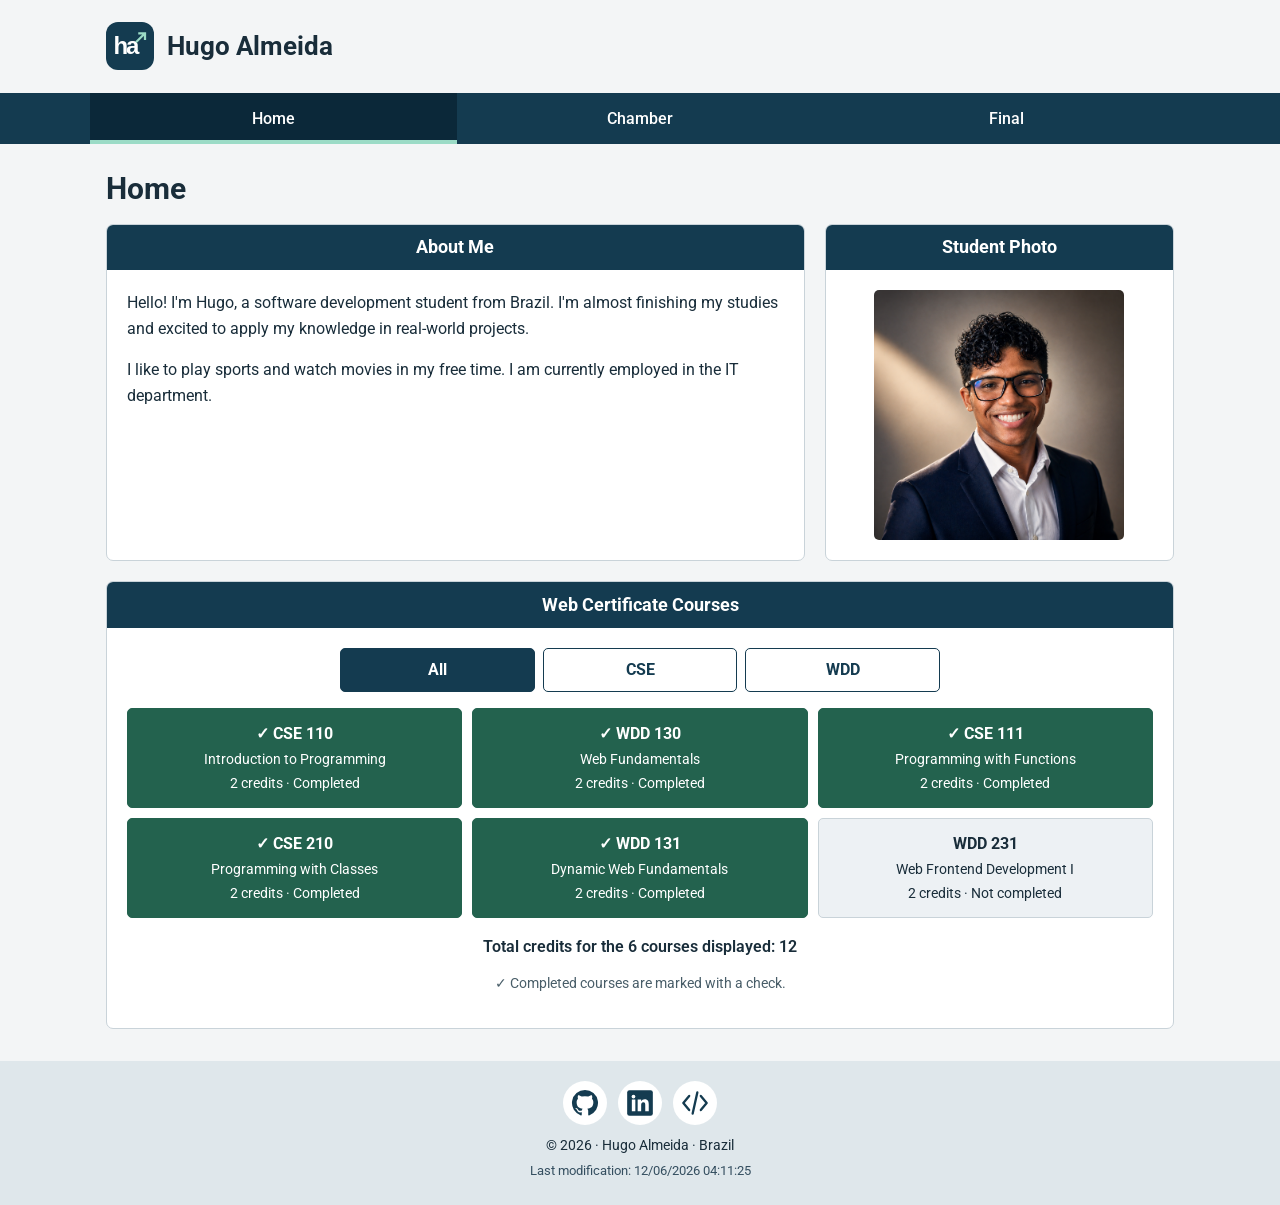
==== index.html @ 34bfb2d8 "W01 - Profile implemented" ====
<!DOCTYPE html>
<html lang="en">
<head>
  <meta charset="UTF-8">
  <meta name="viewport" content="width=device-width, initial-scale=1.0">
  <title>Hugo Almeida | WDD 231 Home</title>
  <meta name="description" content="Hugo Almeida's WDD 231 home page: an introduction, web development projects, and Web and Computer Programming certificate courses.">
  <meta name="author" content="Hugo Almeida">
  <link rel="icon" href="images/favicon.svg" type="image/svg+xml">
  <link rel="preconnect" href="https://fonts.googleapis.com">
  <link rel="preconnect" href="https://fonts.gstatic.com" crossorigin>
  <link href="https://fonts.googleapis.com/css2?family=Roboto:wght@400;500;600;700&display=swap" rel="stylesheet">
  <link rel="stylesheet" href="styles/small.css">
  <link rel="stylesheet" href="styles/larger.css">
  <script src="scripts/navigation.js" defer></script>
  <script src="scripts/date.js" defer></script>
  <script src="scripts/course.js" defer></script>
</head>
<body>
  <a class="skip-link" href="#main">Skip to main content</a>
  <header class="site-header">
    <a class="brand" href="index.html" aria-label="Hugo Almeida home">
      <img src="images/favicon.svg" alt="" width="48" height="48">
      <span>Hugo Almeida</span>
    </a>
    <button class="menu-toggle" type="button" aria-controls="primary-navigation" aria-expanded="false" aria-label="Open navigation">
      <span class="menu-icon" aria-hidden="true">☰</span>
    </button>
  </header>
  <nav id="primary-navigation" class="navigation" aria-label="Main navigation">
    <div class="nav-links">
      <a href="index.html" aria-current="page">Home</a>
      <a href="#">Chamber</a>
      <a href="#">Final</a>
    </div>
  </nav>
  <main id="main">
    <h1>Home</h1>
    <div class="intro-grid">
      <section class="panel about">
        <h2>About Me</h2>
        <div class="panel-body">
          <p>Hello! I'm Hugo, a software development student from Brazil. I'm almost finishing my studies and excited to apply my knowledge in real-world projects.</p>
          <p>I like to play sports and watch movies in my free time. I am currently employed in the IT department.</p>
        </div>
      </section>
      <section class="panel photo-panel">
        <h2>Student Photo</h2>
        <div class="panel-body">
          <!-- Replace this illustration with your own optimized photo (125 kB maximum), then update the alt text. -->
          <img class="student-photo" src="images/Hugo_profile.png" alt="Profile illustration; student photo to be added" width="320" height="320">
        </div>
      </section>
    </div>
    <section class="panel certificate">
      <h2>Web Certificate Courses</h2>
      <div class="panel-body">
        <div class="course-filters" role="group" aria-label="Filter certificate courses">
          <button type="button" data-filter="all" aria-pressed="true">All</button>
          <button type="button" data-filter="CSE" aria-pressed="false">CSE</button>
          <button type="button" data-filter="WDD" aria-pressed="false">WDD</button>
        </div>
        <div id="course-list" class="course-grid"></div>
        <p id="course-summary" class="course-summary" role="status" aria-live="polite" aria-atomic="true"></p>
        <p class="course-legend"><span aria-hidden="true">✓</span> Completed courses are marked with a check.</p>
        <noscript><p>Enable JavaScript to view and filter the certificate courses.</p></noscript>
      </div>
    </section>
  </main>
  <footer>
    <div class="social-links" aria-label="Social links">
      <a href="https://github.com/hugolalmeida/wdd231" aria-label="Hugo Almeida's GitHub repository"><img src="images/github.svg" alt="" width="28" height="28"></a>
      <!-- Replace this URL with your personal LinkedIn profile. -->
      <a href="https://www.linkedin.com/" aria-label="LinkedIn"><img src="images/linkedin.svg" alt="" width="28" height="28"></a>
      <a href="https://www.linkedin.com/in/hugollalmeida/" aria-label="freeCodeCamp"><img src="images/code.svg" alt="" width="28" height="28"></a>
    </div>
    <p>© <span id="currentyear"></span> · Hugo Almeida · Brazil</p>
    <p id="lastModified"></p>
  </footer>
</body>
</html>
---- styles/small.css ----
:root {
  --ink: #192d3a;
  --navy: #143b50;
  --accent: #23624e;
  --paper: #ffffff;
  --background: #f3f5f6;
  --border: #c9d3d9;
}

* { box-sizing: border-box; }
body { margin: 0; background: var(--background); color: var(--ink); font-family: "Roboto", sans-serif; line-height: 1.6; }
button, a { -webkit-tap-highlight-color: transparent; }
button { font: inherit; cursor: pointer; }
a { color: inherit; }
:focus-visible { outline: 3px solid #b15b00; outline-offset: 4px; }
.skip-link { position: absolute; left: 1rem; top: -5rem; z-index: 10; padding: .65rem 1rem; background: var(--paper); }
.skip-link:focus { top: .5rem; }
.site-header { max-width: 1100px; margin-inline: auto; padding: 1rem; display: flex; align-items: center; justify-content: space-between; gap: 1rem; }
.brand { display: flex; align-items: center; gap: .8rem; font-size: 1.3rem; font-weight: 700; text-decoration: none; }
.brand img { flex-shrink: 0; }
.menu-toggle { display: grid; place-items: center; flex-shrink: 0; width: 44px; height: 44px; border: 1px solid var(--border); border-radius: 5px; background: var(--paper); color: var(--navy); font-size: 1.7rem; line-height: 1; }
.navigation { background: var(--navy); }
.nav-links { max-width: 1100px; margin-inline: auto; }
.nav-links a { display: block; padding: .8rem 1.25rem; color: white; text-decoration: none; font-weight: 500; }
.nav-links a:hover { background: #28566e; }
.nav-links a[aria-current="page"] { background: #0b2839; box-shadow: inset 4px 0 #9bdbc6; }
/* Keep navigation available if JavaScript is disabled. */
.navigation.menu-ready:not(.is-open) { display: none; }
main { max-width: 1100px; padding: 1.25rem 1rem 2rem; margin-inline: auto; }
h1 { margin: 0 0 1rem; font-size: 1.9rem; line-height: 1.25; }
.intro-grid { display: grid; gap: 1.25rem; }
.panel { overflow: hidden; border: 1px solid var(--border); border-radius: 7px; background: var(--paper); }
h2 { margin: 0; padding: .6rem .9rem; background: var(--navy); color: white; text-align: center; font-size: 1.1rem; line-height: 1.5; }
.panel-body { padding: 1rem; }
.panel-body p:first-child { margin-top: 0; }
.panel-body p:last-child { margin-bottom: 0; }
.photo-panel .panel-body { display: grid; place-items: center; }
.student-photo { display: block; width: min(100%, 250px); height: auto; border-radius: 5px; }
.certificate { margin-top: 1.25rem; }
.course-filters { display: flex; gap: .5rem; margin-bottom: 1rem; }
.course-filters button { flex: 1; min-width: 0; min-height: 44px; border: 1px solid var(--navy); border-radius: 5px; background: white; color: var(--navy); font-weight: 700; }
.course-filters button:hover { background: #e5eef2; }
.course-filters button[aria-pressed="true"] { background: var(--navy); color: white; }
.course-grid { display: grid; gap: .65rem; }
.course-card { padding: .75rem; border: 1px solid var(--border); border-radius: 5px; background: #edf1f4; text-align: center; }
.course-card h3 { margin: 0; font-size: 1rem; }
.course-card p { margin: .15rem 0 0; font-size: .85rem; }
.course-card.completed { background: var(--accent); border-color: var(--accent); color: white; }
.course-summary { margin: 1rem 0 .3rem; text-align: center; font-weight: 600; }
.course-legend { text-align: center; font-size: .85rem; color: #485d68; }
footer { padding: 1.2rem 1rem; background: #dfe7eb; text-align: center; font-size: .9rem; }
footer p { margin: .25rem 0; }
.social-links { display: flex; align-items: center; justify-content: center; gap: .7rem; margin-bottom: .6rem; }
.social-links a { display: grid; place-items: center; width: 44px; height: 44px; border-radius: 50%; background: white; }
.social-links a:hover { background: #c3d7e2; }
#lastModified { color: #354f60; font-size: .8rem; }
---- styles/larger.css ----
@media (min-width: 640px) {
  .site-header { padding-block: 1.4rem; }
  .brand { font-size: 1.6rem; }
  .menu-toggle { display: none; }
  .navigation.menu-ready:not(.is-open) { display: block; }
  .nav-links { display: flex; }
  .nav-links a { flex: 1; text-align: center; }
  .nav-links a[aria-current="page"] { box-shadow: inset 0 -4px #9bdbc6; }
  main { padding-top: 1.6rem; }
  .intro-grid { grid-template-columns: 2fr 1fr; align-items: stretch; }
  .panel-body { padding: 1.25rem; }
  .course-grid { grid-template-columns: repeat(3, minmax(0, 1fr)); }
  .course-filters { max-width: 600px; margin-inline: auto; }
}
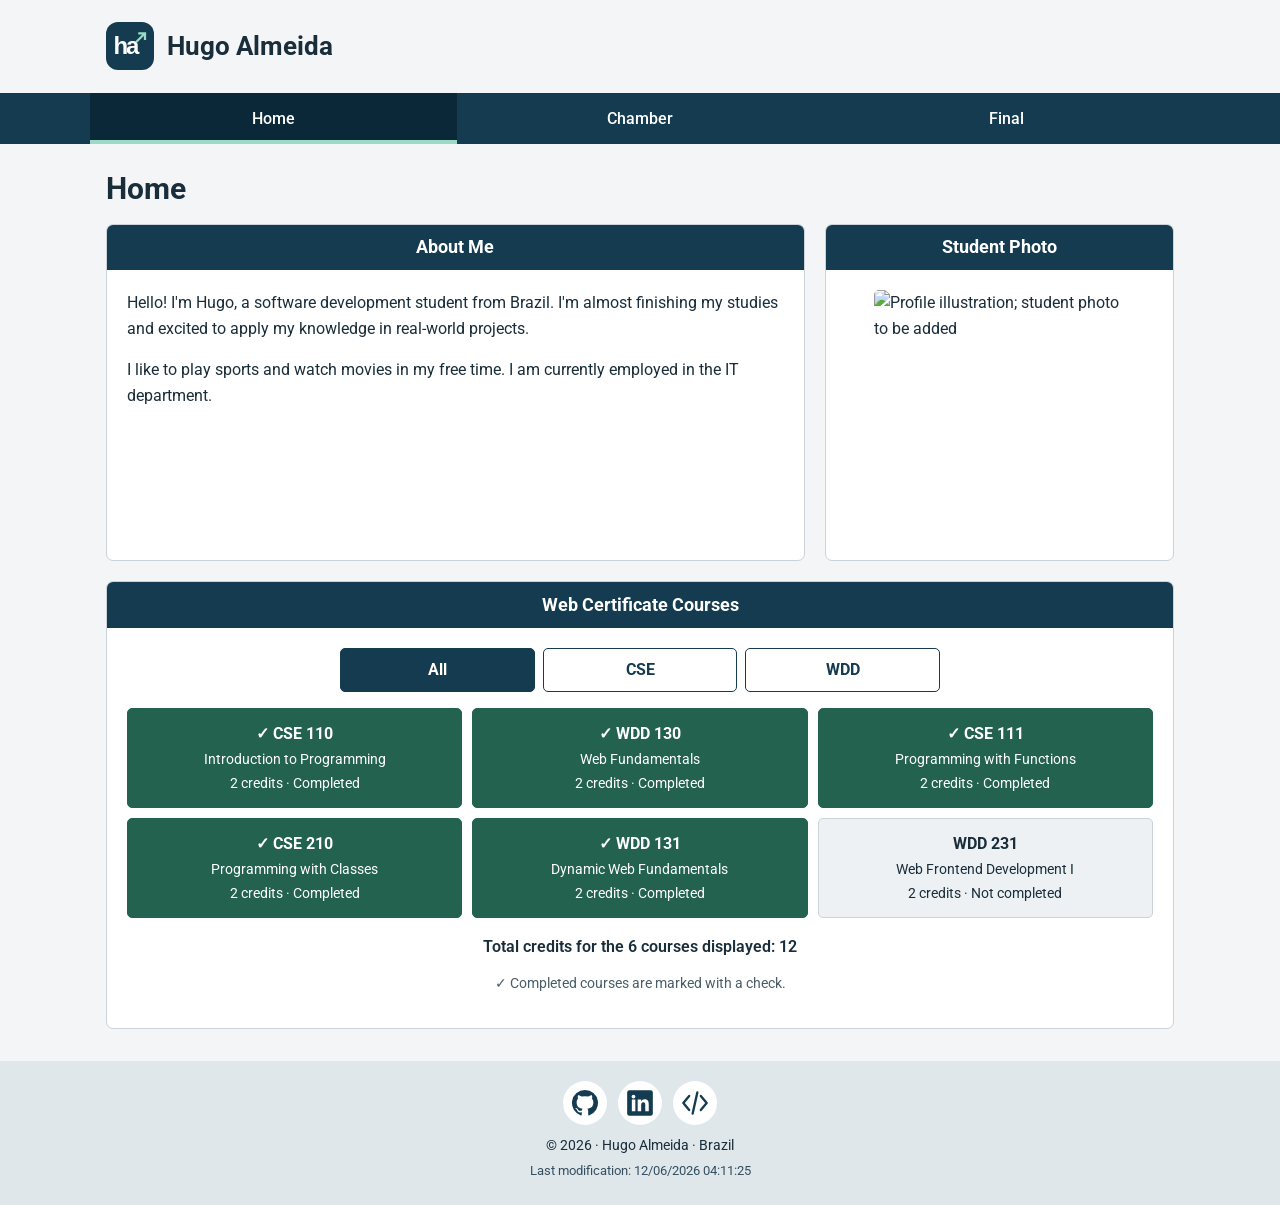
==== commit 9264d838: "Fixed audit problem situation  on name and div" ====
--- a/index.html
+++ b/index.html
@@ -48,7 +48,7 @@
         <h2>Student Photo</h2>
         <div class="panel-body">
           <!-- Replace this illustration with your own optimized photo (125 kB maximum), then update the alt text. -->
-          <img class="student-photo" src="images/Hugo_profile.png" alt="Profile illustration; student photo to be added" width="320" height="320">
+          <img class="student-photo" src="images/hugo_profile.png" alt="Profile illustration; student photo to be added" width="320" height="320">
         </div>
       </section>
     </div>
@@ -68,7 +68,7 @@
     </section>
   </main>
   <footer>
-    <div class="social-links" aria-label="Social links">
+    <div class="social-links" role="group" aria-label="Social links">
       <a href="https://github.com/hugolalmeida/wdd231" aria-label="Hugo Almeida's GitHub repository"><img src="images/github.svg" alt="" width="28" height="28"></a>
       <!-- Replace this URL with your personal LinkedIn profile. -->
       <a href="https://www.linkedin.com/" aria-label="LinkedIn"><img src="images/linkedin.svg" alt="" width="28" height="28"></a>
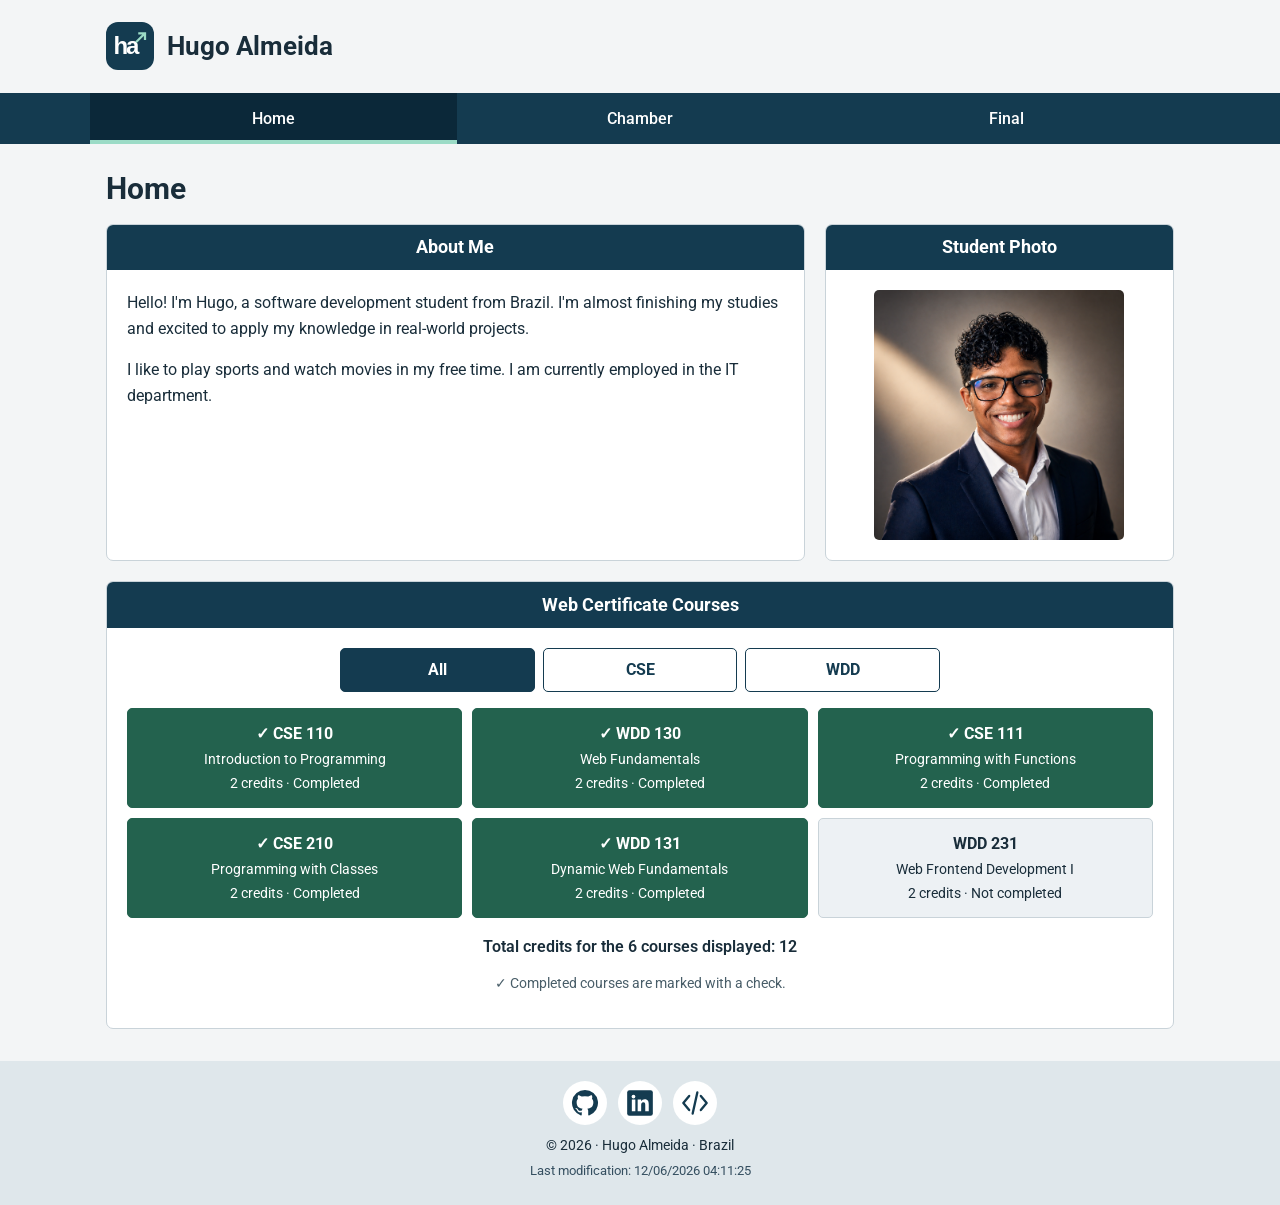
==== commit 72af124b: "fixed save error on page index" ====
--- a/index.html
+++ b/index.html
@@ -48,7 +48,7 @@
         <h2>Student Photo</h2>
         <div class="panel-body">
           <!-- Replace this illustration with your own optimized photo (125 kB maximum), then update the alt text. -->
-          <img class="student-photo" src="images/hugo_profile.png" alt="Profile illustration; student photo to be added" width="320" height="320">
+          <img class="student-photo" src="images/hugo-profile.png" alt="Profile illustration; student photo to be added" width="320" height="320">
         </div>
       </section>
     </div>
@@ -68,7 +68,7 @@
     </section>
   </main>
   <footer>
-    <div class="social-links" role="group" aria-label="Social links">
+    <div class="social-links" aria-label="Social links">
       <a href="https://github.com/hugolalmeida/wdd231" aria-label="Hugo Almeida's GitHub repository"><img src="images/github.svg" alt="" width="28" height="28"></a>
       <!-- Replace this URL with your personal LinkedIn profile. -->
       <a href="https://www.linkedin.com/" aria-label="LinkedIn"><img src="images/linkedin.svg" alt="" width="28" height="28"></a>
